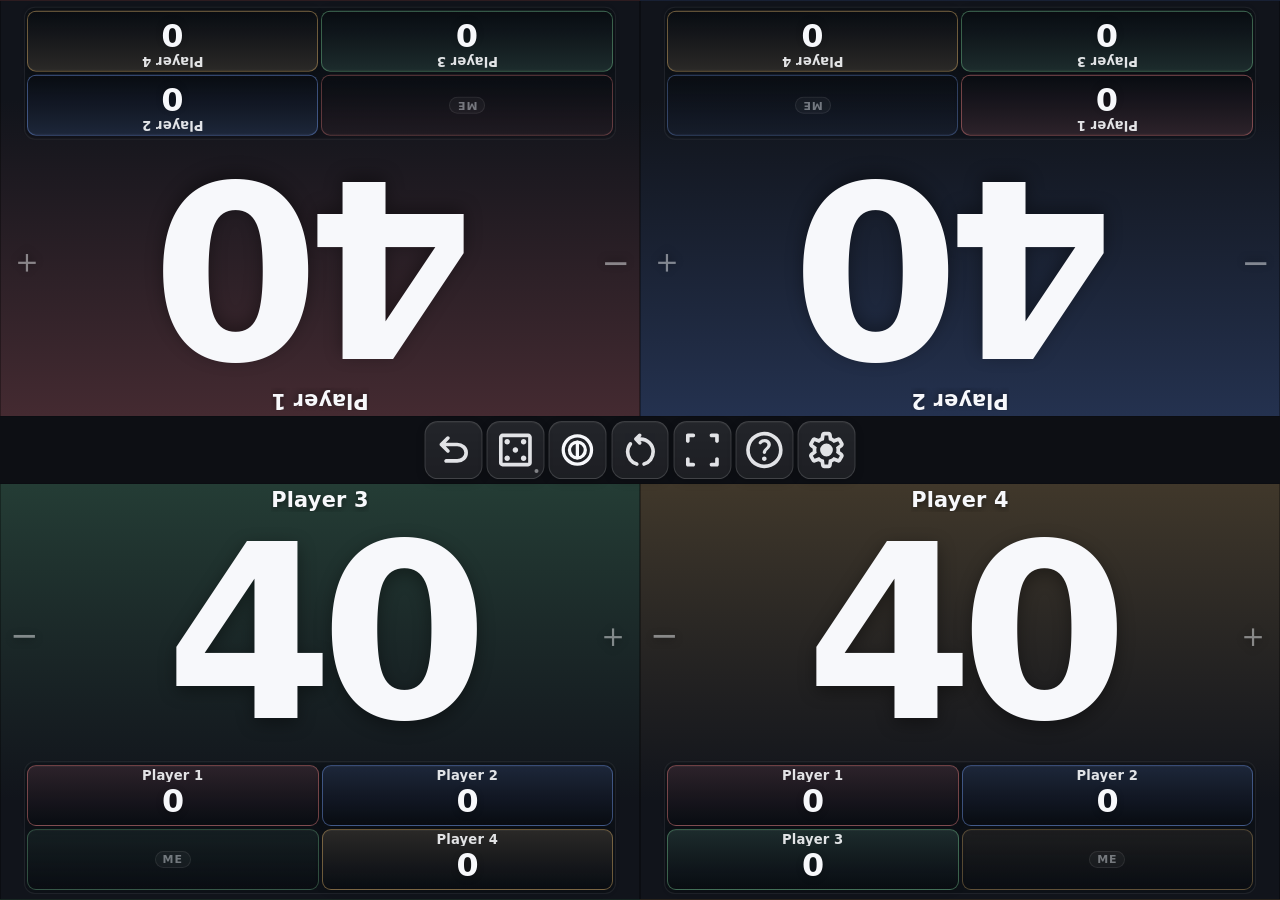
==== index.html @ 03d430d8 "Bust cache for inset life controls" ====
<!doctype html>
<html lang="ja">
<head>
  <meta charset="utf-8">
  <meta name="viewport" content="width=device-width,initial-scale=1,viewport-fit=cover,user-scalable=no">
  <meta name="theme-color" content="#0d0f14">
  <meta name="apple-mobile-web-app-capable" content="yes">
  <meta name="apple-mobile-web-app-status-bar-style" content="black-translucent">
  <meta name="apple-mobile-web-app-title" content="EDH Life">
  <meta name="mobile-web-app-capable" content="yes">
  <link rel="manifest" href="./manifest.webmanifest">
  <link rel="icon" href="./icon.svg" type="image/svg+xml">
  <link rel="apple-touch-icon" href="./icon.svg">
  <link rel="stylesheet" href="./styles.css?v=33">
  <link rel="stylesheet" href="./counters.css?v=34">
  <link rel="stylesheet" href="./v2.css?v=6">
  <title>EDH Life Counter</title>
</head>
<body>
  <div id="stage">
    <div id="app" class="c4"></div>

    <div id="tools">
      <button type="button" id="undo" title="Undo" aria-label="Undo">
        <svg class="mi" viewBox="0 -960 960 960" aria-hidden="true"><path d="M320-200q-17 0-28.5-11.5T280-240q0-17 11.5-28.5T320-280h244q63 0 109.5-40T720-420q0-60-46.5-100T564-560H312l76 76q11 11 11 28t-11 28q-11 11-28 11t-28-11L188-572q-6-6-8.5-13t-2.5-15q0-8 2.5-15t8.5-13l144-144q11-11 28-11t28 11q11 11 11 28t-11 28l-76 76h252q97 0 166.5 63T800-420q0 94-69.5 157T564-200H320Z"/></svg>
      </button>

      <div class="dw">
        <button type="button" id="dice" title="ダイス" aria-label="ダイス">
          <svg class="mi" viewBox="0 -960 960 960" aria-hidden="true"><path d="M300-240q25 0 42.5-17.5T360-300q0-25-17.5-42.5T300-360q-25 0-42.5 17.5T240-300q0 25 17.5 42.5T300-240Zm0-360q25 0 42.5-17.5T360-660q0-25-17.5-42.5T300-720q-25 0-42.5 17.5T240-660q0 25 17.5 42.5T300-600Zm180 180q25 0 42.5-17.5T540-480q0-25-17.5-42.5T480-540q-25 0-42.5 17.5T420-480q0 25 17.5 42.5T480-420Zm180 180q25 0 42.5-17.5T720-300q0-25-17.5-42.5T660-360q-25 0-42.5 17.5T600-300q0 25 17.5 42.5T660-240Zm0-360q25 0 42.5-17.5T720-660q0-25-17.5-42.5T660-720q-25 0-42.5 17.5T600-660q0 25 17.5 42.5T660-600ZM200-120q-33 0-56.5-23.5T120-200v-560q0-33 23.5-56.5T200-840h560q33 0 56.5 23.5T840-760v560q0 33-23.5 56.5T760-120H200Zm0-80h560v-560H200v560Z"/></svg>
        </button>
        <div id="dm" class="dm">
          <button type="button" id="one">1個</button>
          <button type="button" id="all">全員</button>
        </div>
      </div>

      <button type="button" id="quickReset" title="長押しで全リセット" aria-label="長押しで全リセット">
        <svg class="mi" viewBox="0 -960 960 960" aria-hidden="true"><path d="M393-132q-103-29-168-113.5T160-440q0-57 19-108.5t54-94.5q11-12 27-12.5t29 12.5q11 11 11.5 27T290-586q-24 31-37 68t-13 78q0 81 47.5 144.5T410-209q13 4 21.5 15t8.5 24q0 20-14 31.5t-33 6.5Zm174 0q-19 5-33-7t-14-32q0-12 8.5-23t21.5-15q75-24 122.5-87T720-440q0-100-70-170t-170-70h-3l16 16q11 11 11 28t-11 28q-11 11-28 11t-28-11l-84-84q-6-6-8.5-13t-2.5-15q0-8 2.5-15t8.5-13l84-84q11-11 28-11t28 11q11 11 11 28t-11 28l-16 16h3q134 0 227 93t93 227q0 109-65 194T567-132Z"/></svg>
      </button>

      <button type="button" id="fs" title="フルスクリーン" aria-label="フルスクリーン">
        <svg class="mi fs-enter" viewBox="0 -960 960 960" aria-hidden="true"><path d="M200-200h80q17 0 28.5 11.5T320-160q0 17-11.5 28.5T280-120H160q-17 0-28.5-11.5T120-160v-120q0-17 11.5-28.5T160-320q17 0 28.5 11.5T200-280v80Zm560 0v-80q0-17 11.5-28.5T800-320q17 0 28.5 11.5T840-280v120q0 17-11.5 28.5T800-120H680q-17 0-28.5-11.5T640-160q0-17 11.5-28.5T680-200h80ZM200-760v80q0 17-11.5 28.5T160-640q-17 0-28.5-11.5T120-680v-120q0-17 11.5-28.5T160-840h120q17 0 28.5 11.5T320-800q0 17-11.5 28.5T280-760h-80Zm560 0h-80q-17 0-28.5-11.5T640-800q0-17 11.5-28.5T680-840h120q17 0 28.5 11.5T840-800v120q0 17-11.5 28.5T800-640q-17 0-28.5-11.5T760-680v-80Z"/></svg>
        <svg class="mi fs-exit" viewBox="0 -960 960 960" aria-hidden="true"><path d="M240-240h-80q-17 0-28.5-11.5T120-280q0-17 11.5-28.5T160-320h120q17 0 28.5 11.5T320-280v120q0 17-11.5 28.5T280-120q-17 0-28.5-11.5T240-160v-80Zm480 0v80q0 17-11.5 28.5T680-120q-17 0-28.5-11.5T640-160v-120q0-17 11.5-28.5T680-320h120q17 0 28.5 11.5T840-280q0 17-11.5 28.5T800-240h-80ZM240-720v-80q0-17 11.5-28.5T280-840q17 0 28.5 11.5T320-800v120q0 17-11.5 28.5T280-640H160q-17 0-28.5-11.5T120-680q0-17 11.5-28.5T160-720h80Zm480 0h80q17 0 28.5 11.5T840-680q0 17-11.5 28.5T800-640H680q-17 0-28.5-11.5T640-680v-120q0-17 11.5-28.5T680-840q17 0 28.5 11.5T720-800v80Z"/></svg>
      </button>

      <button type="button" id="set" title="設定" aria-label="設定">
        <svg class="mi" viewBox="0 -960 960 960" aria-hidden="true"><path d="M433-80q-27 0-46.5-18T363-142l-9-66q-13-5-24.5-12T307-235l-62 26q-25 11-50 2t-39-32l-47-82q-14-23-8-49t27-43l53-40q-1-7-1-13.5v-27q0-6.5 1-13.5l-53-40q-21-17-27-43t8-49l47-82q14-23 39-32t50 2l62 26q11-8 23-15t24-12l9-66q4-26 23.5-44t46.5-18h94q27 0 46.5 18t23.5 44l9 66q13 5 24.5 12t22.5 15l62-26q25-11 50-2t39 32l47 82q14 23 8 49t-27 43l-53 40q1 7 1 13.5v27q0 6.5-2 13.5l53 40q21 17 27 43t-8 49l-48 82q-14 23-39 32t-50-2l-60-26q-11 8-23 15t-24 12l-9 66q-4 26-23.5 44T527-80h-94Zm7-80h79l14-106q31-8 57.5-23.5T639-327l99 41 39-68-86-65q5-14 7-29.5t2-31.5q0-16-2-31.5t-7-29.5l86-65-39-68-99 42q-22-23-48.5-38.5T533-694l-13-106h-79l-14 106q-31 8-57.5 23.5T321-633l-99-41-39 68 86 64q-5 15-7 30t-2 32q0 16 2 31t7 30l-86 65 39 68 99-42q22 23 48.5 38.5T427-266l13 106Zm42-180q58 0 99-41t41-99q0-58-41-99t-99-41q-59 0-99.5 41T342-480q0 58 40.5 99t99.5 41Z"/></svg>
      </button>
    </div>

    <div id="dl" class="diceLayer"></div>

    <div id="counters" class="ov">
      <div class="modal counterPanel" role="dialog" aria-modal="true" aria-labelledby="counterTitle">
        <h2 id="counterTitle">特殊カウンター</h2>
        <div id="counterPlayer" class="counterPlayer"></div>
        <div class="counterGrid">
          <div class="specialCounterCard poison">
            <div class="specialCounterLabel">
              <svg class="counterIcon" viewBox="0 -960 960 960" aria-hidden="true"><path d="M240-80v-170q-39-17-68.5-45.5t-50-64.5q-20.5-36-31-77T80-520q0-158 112-259t288-101q176 0 288 101t112 259q0 42-10.5 83t-31 77q-20.5 36-50 64.5T720-250v170H240Zm80-80h40v-80h80v80h80v-80h80v80h40v-142q38-9 67.5-30t50-50q20.5-29 31.5-64t11-74q0-125-88.5-202.5T480-800q-143 0-231.5 77.5T160-520q0 39 11 74t31.5 64q20.5 29 50.5 50t67 30v142Zm100-200h120l-60-120-60 120Zm-80-80q33 0 56.5-23.5T420-520q0-33-23.5-56.5T340-600q-33 0-56.5 23.5T260-520q0 33 23.5 56.5T340-440Zm280 0q33 0 56.5-23.5T700-520q0-33-23.5-56.5T620-600q-33 0-56.5 23.5T540-520q0 33 23.5 56.5T620-440Z"/></svg>
              毒
            </div>
            <div class="specialCounterControls">
              <button type="button" data-counter-minus="poison" aria-label="毒カウンターを1減らす">−1</button>
              <input id="poisonInput" class="counterInput" type="number" min="0" step="1" inputmode="numeric" aria-label="毒カウンター">
              <button type="button" data-counter-plus="poison" aria-label="毒カウンターを1増やす">＋1</button>
            </div>
            <div class="counterHint">10個で敗北</div>
          </div>

          <div class="specialCounterCard experience">
            <div class="specialCounterLabel">
              <svg class="counterIcon" viewBox="0 -960 960 960" aria-hidden="true"><path d="m480-174-74 56q-12 9-24 .5t-7-22.5l29-92-73-52q-12-8-7-22t19-14h89l28-92-142-84q-18-11-28-29t-10-41v-234q0-33 23.5-56.5T360-880h240q33 0 56.5 23.5T680-800v234q0 23-10 41t-28 29l-142 84 28 92h89q14 0 19 14t-7 22l-73 52 29 92q5 14-7 22.5t-24-.5l-74-56ZM360-800v234l80 48v-282h-80Zm240 0h-80v282l80-48v-234Z"/></svg>
              経験
            </div>
            <div class="specialCounterControls">
              <button type="button" data-counter-minus="experience" aria-label="経験カウンターを1減らす">−1</button>
              <input id="experienceInput" class="counterInput" type="number" min="0" step="1" inputmode="numeric" aria-label="経験カウンター">
              <button type="button" data-counter-plus="experience" aria-label="経験カウンターを1増やす">＋1</button>
            </div>
            <div class="counterHint">プレイヤーに蓄積</div>
          </div>

          <div class="specialCounterCard speed">
            <div class="specialCounterLabel">
              <svg class="counterIcon" viewBox="0 -960 960 960" aria-hidden="true"><path d="M418-340q24 24 62 23.5t56-27.5l169-253q9-14-2.5-25.5T677-625L424-456q-27 18-28.5 55t22.5 61Zm62-460q36 0 71 6t68 19q16 6 34 22.5t10 31.5q-8 15-36 20t-45-1q-25-9-50.5-13.5T480-720q-133 0-226.5 93.5T160-400q0 42 11.5 83t32.5 77h552q23-38 33.5-79t10.5-85q0-26-4.5-51T782-504q-6-17-2-33t18-27q13-10 28.5-6t21.5 18q15 35 23 71.5t9 74.5q1 57-13 109t-41 99q-11 18-30 28t-40 10H204q-21 0-40-10t-30-28q-26-45-40-95.5T80-400q0-83 31.5-155.5t86-127Q252-737 325-768.5T480-800Z"/></svg>
              速度
            </div>
            <div class="specialCounterControls">
              <button type="button" data-counter-minus="speed" aria-label="速度を1減らす">−1</button>
              <input id="speedInput" class="counterInput" type="number" min="0" max="4" step="1" inputmode="numeric" aria-label="速度">
              <button type="button" data-counter-plus="speed" aria-label="速度を1増やす">＋1</button>
            </div>
            <div class="counterHint">最大4</div>
          </div>
        </div>
        <div class="acts"><button type="button" id="counterClose">閉じる</button></div>
      </div>
    </div>

    <div id="settings" class="ov">
      <div class="modal">
        <h2>ゲーム設定</h2>
        <div class="row">
          <b>人数</b>
          <div>
            <button type="button" data-count="2">2人</button>
            <button type="button" data-count="3">3人</button>
            <button type="button" data-count="4">4人</button>
          </div>
        </div>
        <div id="ps"></div>
        <div class="row">
          <b>ゲーム</b>
          <div><button type="button" id="reset">全リセット</button></div>
        </div>
        <div class="acts"><button type="button" id="close">閉じる</button></div>
      </div>
    </div>
  </div>

  <script src="./layout.js?v=30"></script>
  <script src="./app.js?v=34"></script>
  <script src="./edh-features.js?v=2"></script>
  <script src="./multitouch.js?v=6"></script>
  <script src="./dice-extra.js?v=1"></script>
  <script src="./v2-layout.js?v=2"></script>
</body>
</html>
---- styles.css ----
:root{
  --bg:#0d0f14;
  --line:#ffffff22;
  --txt:#f7f8fb;
  --mut:#aab2c2;
  --danger:#ff656d;
  --warn:#ffcc66;

  --board-w:844px;
  --board-h:390px;
  --board-scale:1;
  --board-rot:0deg;
  --board-left:50%;
  --board-top:50%;
  --gutter-start:8px;
  --gutter-end:52px;

  --ui-scale:1;
  --control-scale:1;
  --life-size:96px;
  --tool-scale:1;
  --tool-size:42px;
}

*{box-sizing:border-box}

html,body{
  width:100%;
  height:100%;
  margin:0;
  overflow:hidden;
  overscroll-behavior:none;
  background:var(--bg);
  color:var(--txt);
  font-family:system-ui,-apple-system,"Segoe UI",sans-serif;
  -webkit-user-select:none;
  user-select:none;
  -webkit-touch-callout:none;
}

button,input{font:inherit}
button{color:inherit;touch-action:manipulation}
.mi{display:block;width:100%;height:100%;fill:currentColor;pointer-events:none}

/* One logical board. Portrait rotates this finished board as one object. */
#stage{
  position:fixed;
  left:var(--board-left);
  top:var(--board-top);
  width:var(--board-w);
  height:var(--board-h);
  transform:translate(-50%,-50%) rotate(var(--board-rot)) scale(var(--board-scale));
  transform-origin:center;
  overflow:hidden;
  background:var(--bg);
}

/* Gameplay occupies the area between the device/chrome gutter and tool rail. */
#app{
  position:absolute;
  inset:0 var(--gutter-end) 0 var(--gutter-start);
  display:grid;
  background:var(--bg);
}

#app.c4,
#app.c3{
  grid-template-columns:minmax(0,1fr) minmax(0,1fr);
  grid-template-rows:minmax(0,1fr) minmax(0,1fr);
}
#app.c3 .p:nth-child(1){grid-column:1/3}
#app.c2{
  grid-template-columns:minmax(0,1fr);
  grid-template-rows:minmax(0,1fr) minmax(0,1fr);
}

.p{
  --pc:#666;
  position:relative;
  min-width:0;
  min-height:0;
  overflow:hidden;
  border:1px solid #0006;
  background:linear-gradient(180deg,color-mix(in srgb,var(--pc) 24%,#171b24),#11141b 76%);
}
.p.hide{display:none}

/* Top-side players face the opposite edge. Their gradient is reversed too. */
#app.c4 .p:nth-child(1),
#app.c4 .p:nth-child(2),
#app.c3 .p:nth-child(1),
#app.c2 .p:nth-child(1){
  background:linear-gradient(0deg,color-mix(in srgb,var(--pc) 24%,#171b24),#11141b 76%);
}

.pc{
  position:relative;
  width:100%;
  height:100%;
  display:flex;
  flex-direction:column;
  align-items:center;
  justify-content:center;
  gap:calc(4px * var(--ui-scale));
  padding:calc(6px * var(--ui-scale)) calc(8px * var(--ui-scale));
  transform-origin:center;
  overflow:hidden;
}
.pc>*{flex-shrink:0}

#app.c4 .p:nth-child(1) .pc,
#app.c4 .p:nth-child(2) .pc,
#app.c3 .p:nth-child(1) .pc,
#app.c2 .p:nth-child(1) .pc{
  transform:rotate(180deg);
}

.name{
  max-width:82%;
  overflow:hidden;
  text-overflow:ellipsis;
  white-space:nowrap;
  font-size:calc(16px * var(--ui-scale));
  font-weight:900;
  line-height:1;
  transform:translateY(calc(16px * var(--ui-scale)));
}

.lifeRow{
  width:96%;
  display:grid;
  grid-template-columns:
    calc(44px * var(--control-scale))
    calc(56px * var(--control-scale))
    minmax(0,1fr)
    calc(56px * var(--control-scale))
    calc(44px * var(--control-scale));
  align-items:center;
  gap:calc(5px * var(--control-scale));
  overflow:hidden;
}

.life{
  position:relative;
  isolation:isolate;
  width:100%;
  min-width:0;
  max-width:100%;
  padding:0;
  overflow:hidden;
  white-space:nowrap;
  text-align:center;
  border:0;
  border-radius:0;
  background:transparent;
  font-size:var(--life-size);
  font-weight:950;
  line-height:1;
  letter-spacing:-.06em;
  font-variant-numeric:tabular-nums;
  font-feature-settings:"tnum" 1;
  text-shadow:0 6px 18px #0006;
  transition:none;
}

.delta,.quick5{
  height:calc(70px * var(--control-scale));
  padding:0;
  display:grid;
  place-items:center;
  border:1px solid var(--line);
  border-radius:calc(18px * var(--control-scale));
  background:#ffffff12;
  font-weight:950;
}
.delta .mi{
  width:calc(38px * var(--control-scale));
  height:calc(38px * var(--control-scale));
}
.quick5{
  background:#07090d8c;
  font-size:calc(22px * var(--control-scale));
}
.delta:active,.quick5:active,.cmd button:active{background:#ffffff20}

.cmd{
  width:95%;
  padding:calc(4px * var(--ui-scale));
  border:1px solid var(--line);
  border-radius:calc(12px * var(--ui-scale));
  background:#07090d6b;
}
.cg{
  display:grid;
  grid-template-columns:repeat(3,minmax(0,1fr));
  gap:calc(4px * var(--ui-scale));
}
.cc{
  --c:#888;
  min-width:0;
  padding:calc(3px * var(--ui-scale));
  text-align:center;
  border:1px solid color-mix(in srgb,var(--c) 48%,#ffffff22);
  border-radius:calc(9px * var(--ui-scale));
  background:linear-gradient(180deg,color-mix(in srgb,var(--c) 13%,#141821),#10131a);
}
.cw{
  overflow:hidden;
  text-overflow:ellipsis;
  white-space:nowrap;
  font-size:calc(9px * var(--ui-scale));
  font-weight:900;
  line-height:1;
}
.cv{
  margin:calc(2px * var(--ui-scale)) 0 calc(3px * var(--ui-scale));
  font-size:calc(22px * var(--ui-scale));
  font-weight:950;
  font-variant-numeric:tabular-nums;
  line-height:1;
}
.cc.hot .cv{color:var(--danger)}
.cb{
  display:grid;
  grid-template-columns:1fr 1fr;
  gap:calc(3px * var(--ui-scale));
}
.cb button{
  min-height:calc(26px * var(--ui-scale));
  padding:0 calc(3px * var(--ui-scale));
  border:1px solid var(--line);
  border-radius:calc(7px * var(--ui-scale));
  background:#ffffff12;
  font-size:calc(13px * var(--ui-scale));
  font-weight:900;
}

.dead{
  position:absolute;
  left:8px;
  bottom:5px;
  z-index:9;
  color:var(--danger);
  font-size:10px;
  font-weight:900;
}

/* Defeat state remains editable but clearly de-emphasised. */
.p.defeated .pc>*:not(.dead){
  opacity:.48;
  filter:saturate(.45) brightness(.82);
}
.p.defeated .pc::after{
  content:"DEFEATED";
  position:absolute;
  inset:0;
  z-index:8;
  display:grid;
  place-items:center;
  pointer-events:none;
  background:rgba(4,6,9,.24);
  color:var(--danger);
  font-size:34px;
  font-weight:950;
  letter-spacing:.12em;
  text-shadow:0 0 12px rgba(255,101,109,.35),0 3px 14px rgba(0,0,0,.78);
}
.p.life-defeat .dead{display:none}

/* Long-press feedback for direct life input. */
@property --hold-angle{
  syntax:"<angle>";
  inherits:false;
  initial-value:0deg;
}
.life.holding::after{
  content:"";
  position:absolute;
  inset:5px 8px;
  z-index:2;
  padding:3px;
  pointer-events:none;
  border-radius:18px;
  background:conic-gradient(from -90deg,var(--warn) var(--hold-angle),rgba(255,255,255,.16) 0deg);
  -webkit-mask:linear-gradient(#000 0 0) content-box,linear-gradient(#000 0 0);
  -webkit-mask-composite:xor;
  mask-composite:exclude;
  filter:drop-shadow(0 0 5px rgba(255,204,102,.45));
  animation:life-hold-progress 600ms linear forwards;
}
.life.holding{
  text-shadow:0 0 14px rgba(255,204,102,.35),0 6px 18px #0006;
}
@keyframes life-hold-progress{
  from{--hold-angle:0deg}
  to{--hold-angle:360deg}
}

/* Utility rail. */
#tools{
  position:absolute;
  right:calc((var(--gutter-end) - var(--tool-size)) / 2);
  top:50%;
  z-index:20;
  display:flex;
  flex-direction:column;
  gap:calc(4px * var(--tool-scale));
  transform:translateY(-50%);
}
#tools>button,.dw>button{
  width:var(--tool-size);
  height:var(--tool-size);
  padding:calc(10px * var(--tool-scale));
  display:grid;
  place-items:center;
  border:1px solid var(--line);
  border-radius:calc(12px * var(--tool-scale));
  background:#111620ed;
  box-shadow:0 5px 16px #0005;
}
.dw{position:relative}
.dm{
  position:absolute;
  right:calc(var(--tool-size) + 6px);
  top:50%;
  display:none;
  gap:6px;
  padding:6px;
  transform:translateY(-50%);
  border:1px solid var(--line);
  border-radius:12px;
  background:#111620f2;
}
.dm.show{display:flex}
.dm button{
  min-width:calc(58px * var(--tool-scale));
  height:calc(38px * var(--tool-scale));
  border:1px solid var(--line);
  border-radius:10px;
  background:#202633;
  font-size:calc(14px * var(--tool-scale));
  font-weight:900;
}
.fs-exit{display:none}
#fs.active .fs-enter{display:none}
#fs.active .fs-exit{display:block}

/* Dice use the board coordinate system. */
.diceLayer{
  position:absolute;
  inset:0 var(--gutter-end) 0 var(--gutter-start);
  z-index:30;
  pointer-events:none;
}
.die{
  position:absolute;
  left:50%;
  top:50%;
  width:108px;
  height:108px;
  display:flex;
  align-items:center;
  justify-content:center;
  transform:translate(-50%,-50%);
  border:3px solid #ffffffc7;
  border-radius:22px;
  background:linear-gradient(145deg,#fff,#d8dde6);
  box-shadow:0 18px 42px #0007;
  animation:roll .8s cubic-bezier(.18,.78,.26,1.18);
}
.die.player{width:94px;height:94px}
.face{
  width:72%;
  height:72%;
  display:grid;
  grid-template:repeat(3,1fr)/repeat(3,1fr);
  align-items:center;
  justify-items:center;
}
.pip{
  width:16px;
  height:16px;
  border-radius:50%;
  background:#11151c;
  opacity:0;
}
.die.player .pip{width:14px;height:14px}
.face[data-v="1"] .p5,
.face[data-v="2"] .p1,.face[data-v="2"] .p9,
.face[data-v="3"] .p1,.face[data-v="3"] .p5,.face[data-v="3"] .p9,
.face[data-v="4"] .p1,.face[data-v="4"] .p3,.face[data-v="4"] .p7,.face[data-v="4"] .p9,
.face[data-v="5"] .p1,.face[data-v="5"] .p3,.face[data-v="5"] .p5,.face[data-v="5"] .p7,.face[data-v="5"] .p9,
.face[data-v="6"] .p1,.face[data-v="6"] .p3,.face[data-v="6"] .p4,.face[data-v="6"] .p6,.face[data-v="6"] .p7,.face[data-v="6"] .p9{opacity:1}
.face[data-v="1"] .p5{background:#d32f2f}
.rolling .face{animation:jitter .12s steps(2,end) infinite}
@keyframes jitter{50%{transform:translate(2px,-1px) rotate(2deg)}}
@keyframes roll{
  0%{opacity:0;transform:translate(-50%,-50%) translate(var(--x0,-80px),var(--y0,-45px)) rotate(-300deg) scale(.6,.82)}
  25%{opacity:1;transform:translate(-50%,-50%) translate(var(--x1,55px),var(--y1,-25px)) rotate(-80deg) scale(1.08,.94)}
  50%{transform:translate(-50%,-50%) translate(var(--x2,-30px),var(--y2,12px)) rotate(130deg) scale(.93,1.06)}
  75%{transform:translate(-50%,-50%) translate(var(--x3,16px),var(--y3,-6px)) rotate(280deg) scale(1.04,.97)}
  100%{transform:translate(-50%,-50%) rotate(360deg) scale(1)}
}

/* Settings overlay rotates together with the board. */
.ov{
  position:absolute;
  inset:0;
  z-index:40;
  display:none;
  align-items:center;
  justify-content:center;
  padding:16px;
  background:#040609d1;
  backdrop-filter:blur(8px);
}
.ov.show{display:flex}
.modal{
  width:min(620px,94%);
  max-height:92%;
  overflow:auto;
  padding:16px;
  border:1px solid var(--line);
  border-radius:22px;
  background:#151923;
  font-size:16px;
}
.modal h2{margin:0 0 10px;font-size:24px}
.row{
  display:grid;
  grid-template-columns:minmax(90px,120px) 1fr;
  gap:10px;
  align-items:center;
  padding:8px 0;
  border-bottom:1px solid #ffffff12;
}
.row input[type=text]{
  width:100%;
  padding:8px;
  border:1px solid var(--line);
  border-radius:8px;
  background:#0f131a;
  color:var(--txt);
  -webkit-user-select:text;
  user-select:text;
}
.row input[type=color]{width:50px;height:34px;border:0;background:transparent}
.modal button{
  min-height:40px;
  padding:6px 10px;
  border:1px solid var(--line);
  border-radius:9px;
  background:#202633;
  font-weight:900;
}
.acts{display:flex;justify-content:flex-end;gap:8px;margin-top:10px}

@media(display-mode:standalone){#fs{display:none}}
---- counters.css ----
/* Special counters + long-press feedback. Loaded after styles.css. */

:root{
  --poison:#9ee66f;
  --experience:#f4ca64;
  --speed:#7fc8ff;
}

/* The progress ring follows the visible life digits, including on rotated iPhone layouts. */
.life.holding::after{display:none!important}
.life{
  display:grid;
  place-items:center;
}
.lifeValue{
  position:relative;
  display:block;
  width:max-content;
  margin:auto;
  padding:0 8px;
  line-height:1;
}
.life.holding .lifeValue::after{
  content:"";
  position:absolute;
  inset:14% -4px 3%;
  z-index:2;
  padding:3px;
  pointer-events:none;
  border-radius:15px;
  background:conic-gradient(from -90deg,var(--warn) var(--hold-angle),rgba(255,255,255,.16) 0deg);
  -webkit-mask:linear-gradient(#000 0 0) content-box,linear-gradient(#000 0 0);
  -webkit-mask-composite:xor;
  mask-composite:exclude;
  filter:drop-shadow(0 0 5px rgba(255,204,102,.45));
  animation:life-hold-progress 300ms linear forwards;
}

/* Active special counters stay out of the life number and remain readable on phones. */
.counterBadges{
  position:absolute;
  top:calc(7px * var(--ui-scale));
  right:calc(8px * var(--ui-scale));
  z-index:5;
  display:flex;
  gap:4px;
  pointer-events:none;
}
.counterBadge{
  min-width:25px;
  height:24px;
  padding:2px 5px;
  display:inline-flex;
  align-items:center;
  justify-content:center;
  gap:3px;
  border:1px solid #ffffff28;
  border-radius:999px;
  background:#071008d8;
  font-size:15px;
  font-weight:950;
  line-height:1;
  font-variant-numeric:tabular-nums;
  text-shadow:none;
  box-shadow:0 2px 7px #0006;
}
.counterIcon{width:15px;height:15px;fill:currentColor;flex:0 0 auto}
.counterBadge.poison{color:var(--poison);border-color:color-mix(in srgb,var(--poison) 42%,transparent)}
.counterBadge.poison.hot{color:var(--warn);border-color:color-mix(in srgb,var(--warn) 48%,transparent)}
.counterBadge.experience{color:var(--experience);border-color:color-mix(in srgb,var(--experience) 42%,transparent)}
.counterBadge.speed{color:var(--speed);border-color:color-mix(in srgb,var(--speed) 42%,transparent)}

/* Defeat reason sits directly under the central DEFEATED label. */
.dead{
  left:50%!important;
  right:auto!important;
  top:calc(50% + 26px)!important;
  bottom:auto!important;
  transform:translateX(-50%);
  min-width:max-content;
  text-align:center;
  font-size:11px!important;
  letter-spacing:.04em;
  color:var(--danger)!important;
  text-shadow:0 2px 8px #000b;
}
.p.life-defeat .dead{display:block!important}

.counterPanel{
  width:min(680px,92%);
  padding:14px 16px;
}
.counterPanel h2{text-align:center;margin:0 0 2px}
.counterPlayer{
  margin-bottom:10px;
  text-align:center;
  color:var(--mut);
  font-size:14px;
  font-weight:800;
}
.counterGrid{
  display:grid;
  grid-template-columns:repeat(3,minmax(0,1fr));
  gap:10px;
}
.specialCounterCard{
  min-width:0;
  padding:10px;
  border:1px solid var(--line);
  border-radius:14px;
  background:#0d1118;
}
.specialCounterLabel{
  min-height:24px;
  margin-bottom:8px;
  display:flex;
  align-items:center;
  justify-content:center;
  gap:6px;
  text-align:center;
  font-size:15px;
  font-weight:950;
}
.specialCounterLabel .counterIcon{width:18px;height:18px}
.specialCounterCard.poison .specialCounterLabel{color:var(--poison)}
.specialCounterCard.experience .specialCounterLabel{color:var(--experience)}
.specialCounterCard.speed .specialCounterLabel{color:var(--speed)}
.specialCounterControls{
  display:grid;
  grid-template-columns:46px minmax(52px,1fr) 46px;
  gap:6px;
  align-items:center;
}
.specialCounterControls button{
  min-height:46px;
  padding:0;
  font-size:20px;
}
.counterInput{
  width:100%;
  height:46px;
  padding:0 4px;
  border:1px solid var(--line);
  border-radius:10px;
  outline:none;
  background:#090c11;
  text-align:center;
  font-size:25px;
  font-weight:950;
  font-variant-numeric:tabular-nums;
  -moz-appearance:textfield;
  pointer-events:none;
  -webkit-user-select:none;
  user-select:none;
  caret-color:transparent;
}
.counterInput::-webkit-inner-spin-button,
.counterInput::-webkit-outer-spin-button{-webkit-appearance:none;margin:0}
#poisonInput{color:var(--poison)}
#experienceInput{color:var(--experience)}
#speedInput{color:var(--speed)}
.counterHint{
  min-height:14px;
  margin-top:6px;
  text-align:center;
  color:var(--mut);
  font-size:11px;
  font-weight:700;
}
.counterPanel .acts{margin-top:10px}
.counter-flipped .counterPanel{transform:rotate(180deg)}

/* The toolbar reset is intentionally hold-only and remains longer to avoid accidents. */
#quickReset{
  position:relative;
  overflow:hidden;
}
#quickReset.holding{
  color:var(--warn);
}
#quickReset.holding::after{
  content:"";
  position:absolute;
  inset:3px;
  z-index:3;
  padding:2px;
  pointer-events:none;
  border-radius:calc(10px * var(--tool-scale));
  background:conic-gradient(from -90deg,var(--warn) var(--hold-angle),rgba(255,255,255,.14) 0deg);
  -webkit-mask:linear-gradient(#000 0 0) content-box,linear-gradient(#000 0 0);
  -webkit-mask-composite:xor;
  mask-composite:exclude;
  animation:quick-reset-progress 850ms linear forwards;
}
@keyframes quick-reset-progress{
  from{--hold-angle:0deg}
  to{--hold-angle:360deg}
}

/* Apple-inspired interaction polish: hierarchy, direct feedback and restrained material. */
html,body{
  font-family:-apple-system,BlinkMacSystemFont,"SF Pro Text",system-ui,"Segoe UI",sans-serif;
  font-optical-sizing:auto;
}
button{
  -webkit-tap-highlight-color:transparent;
}

/* Make the life total the strongest typographic voice without crushing the digits together. */
.life{
  font-weight:900;
  letter-spacing:-.042em;
}
.name{
  font-weight:800;
  letter-spacing:-.01em;
}
.cw{font-weight:750;letter-spacing:.01em}
.cv{font-weight:850;letter-spacing:-.025em}
.cb button,.delta,.quick5{font-weight:800}

/* Immediate physical response. Keep it subtle because these controls are tapped repeatedly. */
.delta,.quick5,.cb button,#tools>button,.dw>button,.dm button,.modal button,.specialCounterControls button{
  transform:scale(1);
  transform-origin:center;
  transition:transform 105ms ease-out,background-color 140ms ease-out,border-color 140ms ease-out,box-shadow 160ms ease-out,opacity 140ms ease-out;
}
.delta:active,.quick5:active,.cb button:active,#tools>button:active,.dw>button:active,.dm button:active,.modal button:active,.specialCounterControls button:active{
  transform:scale(.955);
}
.lifeValue{
  transform:scale(1);
  transition:transform 105ms ease-out,text-shadow 140ms ease-out;
}
.life:active .lifeValue{transform:scale(.985)}

/* Gameplay controls stay quiet until touched. */
.delta,.quick5{
  border-color:rgba(255,255,255,.12);
  background:rgba(255,255,255,.075);
  box-shadow:inset 0 1px 0 rgba(255,255,255,.055);
}
.quick5{background:rgba(5,8,12,.50)}
.delta:active,.quick5:active,.cmd button:active{
  background:rgba(255,255,255,.15);
}
.cmd{
  border-color:rgba(255,255,255,.10);
  background:rgba(4,7,11,.43);
  box-shadow:inset 0 1px 0 rgba(255,255,255,.035);
}
.cc{
  box-shadow:inset 0 1px 0 rgba(255,255,255,.04);
}
.cb button{
  border-color:rgba(255,255,255,.10);
  background:rgba(255,255,255,.07);
}

/* One floating utility material instead of five unrelated boxes. */
#tools{
  gap:2px;
  padding:4px 0;
  border:1px solid rgba(255,255,255,.13);
  border-radius:calc(16px * var(--tool-scale));
  background:rgba(18,22,31,.74);
  -webkit-backdrop-filter:blur(18px) saturate(155%);
  backdrop-filter:blur(18px) saturate(155%);
  box-shadow:0 10px 28px rgba(0,0,0,.32),inset 0 1px 0 rgba(255,255,255,.10);
}
#tools>button,.dw>button{
  border-color:transparent;
  border-radius:calc(10px * var(--tool-scale));
  background:transparent;
  box-shadow:none;
}
@media (hover:hover){
  #tools>button:hover,.dw>button:hover{background:rgba(255,255,255,.07)}
}
#tools>button:active,.dw>button:active{background:rgba(255,255,255,.14)}

/* Dice choices originate from the dice button and return to the same place. */
.dm{
  display:flex;
  visibility:hidden;
  opacity:0;
  pointer-events:none;
  transform:translateY(-50%) translateX(7px) scale(.94);
  transform-origin:right center;
  border-color:rgba(255,255,255,.14);
  background:rgba(18,22,31,.88);
  -webkit-backdrop-filter:blur(18px) saturate(150%);
  backdrop-filter:blur(18px) saturate(150%);
  box-shadow:0 12px 30px rgba(0,0,0,.34),inset 0 1px 0 rgba(255,255,255,.09);
  transition:opacity 150ms ease-out,transform 180ms cubic-bezier(.2,.75,.25,1),visibility 180ms;
}
.dm.show{
  visibility:visible;
  opacity:1;
  pointer-events:auto;
  transform:translateY(-50%) translateX(0) scale(1);
}
.dm button{
  border-color:rgba(255,255,255,.11);
  background:rgba(255,255,255,.075);
  font-weight:750;
}

/* Modal surfaces materialize instead of abruptly appearing. */
.ov{
  display:flex;
  visibility:hidden;
  opacity:0;
  pointer-events:none;
  background:rgba(3,5,8,.36);
  -webkit-backdrop-filter:blur(0) saturate(100%);
  backdrop-filter:blur(0) saturate(100%);
  transition:opacity 180ms ease-out,backdrop-filter 220ms ease-out,-webkit-backdrop-filter 220ms ease-out,visibility 220ms;
}
.ov.show{
  visibility:visible;
  opacity:1;
  pointer-events:auto;
  background:rgba(3,5,8,.64);
  -webkit-backdrop-filter:blur(11px) saturate(125%);
  backdrop-filter:blur(11px) saturate(125%);
}
.modal{
  border-color:rgba(255,255,255,.13);
  background:rgba(21,25,35,.97);
  box-shadow:0 22px 60px rgba(0,0,0,.42),inset 0 1px 0 rgba(255,255,255,.08);
  transform:translateY(5px) scale(.965);
  transform-origin:center;
  transition:transform 220ms cubic-bezier(.2,.78,.24,1),box-shadow 180ms ease-out;
}
.ov.show .modal{transform:translateY(0) scale(1)}
.counter-flipped .counterPanel{transform:rotate(180deg) translateY(5px) scale(.965)}
.counter-flipped.show .counterPanel{transform:rotate(180deg) translateY(0) scale(1)}
.modal h2{
  font-weight:800;
  letter-spacing:-.025em;
}
.modal button{
  border-color:rgba(255,255,255,.11);
  background:rgba(255,255,255,.075);
}
.specialCounterCard{
  border-color:rgba(255,255,255,.10);
  background:#0d1118;
  box-shadow:inset 0 1px 0 rgba(255,255,255,.045);
}
.specialCounterLabel{font-weight:800}
.counterInput{font-weight:850;letter-spacing:-.025em}
.counterBadge{font-weight:800}

/* A held action should look armed before it commits. */
#quickReset.holding{
  background:rgba(255,204,102,.10);
  box-shadow:inset 0 0 0 1px rgba(255,204,102,.18);
}
.life.holding .lifeValue{
  transform:scale(.985);
  text-shadow:0 0 14px rgba(255,204,102,.35),0 6px 18px #0006;
}

/* Respect platform accessibility preferences without removing useful state feedback. */
@media (prefers-reduced-motion:reduce){
  *,*::before,*::after{
    scroll-behavior:auto!important;
  }
  .delta,.quick5,.cb button,#tools>button,.dw>button,.dm,.dm button,.modal,.modal button,.specialCounterControls button,.lifeValue{
    transition-duration:0.01ms!important;
  }
  .die,.rolling .face{
    animation:none!important;
  }
  .ov,.ov.show{
    -webkit-backdrop-filter:none;
    backdrop-filter:none;
  }
}

@media (prefers-reduced-transparency:reduce){
  #tools,.dm,.modal{
    background:#171c26;
    -webkit-backdrop-filter:none;
    backdrop-filter:none;
  }
  .ov,.ov.show{
    background:rgba(3,5,8,.88);
    -webkit-backdrop-filter:none;
    backdrop-filter:none;
  }
}

@media (prefers-contrast:more){
  #tools,.dm,.modal,.specialCounterCard{
    border-color:rgba(255,255,255,.42);
  }
  .delta,.quick5,.cb button,.modal button,.dm button{
    border-color:rgba(255,255,255,.34);
  }
  .name,.cw,.counterHint,.counterPlayer{color:#fff}
}
---- v2.css ----
@import url('./boot-splash.css?v=1');
@import url('./v2-base.css?v=1');
@import url('./v2-compact.css?v=13');
@import url('./v2-utility.css?v=4');
@import url('./v2-responsive.css?v=4');
@import url('./v2-owner-status.css?v=5');
@import url('./v2-polish.css?v=2');
@import url('./v2-seatmap.css?v=2');
@import url('./v2-life-surface.css?v=4');
@import url('./v2-results.css?v=1');

/* Geometry contract
   1. viewport-sync.js owns --vh100 and --seat-edge-safe.
   2. The whole board is --vh100.
   3. The center utility band is fixed; everything else is split 1:1 vertically.
   4. Each half is split 1:1 horizontally for four players.
   5. Safe areas never change panel size. They only inset content inside each panel. */
:root{
  --vh100:100dvh;
  --viewport-visible-h:100dvh;
  --viewport-tail:0px;
  --player-panel-h:calc((var(--vh100) - var(--center-band-h,60px))/2);
  --player-panel-w:50vw;
  --seat-edge-safe:max(var(--safe-top),var(--safe-bottom));
}

html.layout-vertical-v2,
html.layout-vertical-v2 body{
  width:100%!important;
  height:var(--vh100)!important;
  min-height:var(--vh100)!important;
  margin:0!important;
  overflow:hidden!important;
}

html.layout-vertical-v2 #stage{
  position:absolute!important;
  top:0!important;
  right:0!important;
  bottom:auto!important;
  left:0!important;
  width:100%!important;
  height:var(--vh100)!important;
  min-height:var(--vh100)!important;
  overflow:hidden!important;
}

html.layout-vertical-v2 #app,
html.layout-vertical-v2 .diceLayer{
  position:absolute!important;
  inset:0!important;
  width:100%!important;
  height:100%!important;
}

html.layout-vertical-v2 #app,
html.layout-vertical-v2 #app.c2{
  grid-template-rows:minmax(0,1fr) var(--center-band-h) minmax(0,1fr)!important;
}

/* Four-player panel geometry is intentionally explicit. */
html.layout-vertical-v2 #app.c4{
  grid-template-columns:minmax(0,1fr) minmax(0,1fr)!important;
}
html.layout-vertical-v2 #app.c4 .p:nth-child(1){grid-column:1;grid-row:1}
html.layout-vertical-v2 #app.c4 .p:nth-child(2){grid-column:2;grid-row:1}
html.layout-vertical-v2 #app.c4 .p:nth-child(3){grid-column:1;grid-row:3}
html.layout-vertical-v2 #app.c4 .p:nth-child(4){grid-column:2;grid-row:3}

/* Content edge insets are mirrored. Because upper .pc elements are rotated 180deg,
   padding-bottom maps to the physical top edge there and to the physical bottom edge
   for lower players. All four outer panels remain exactly the same size. */
html.layout-vertical-v2 #app.c4 .p:nth-child(1) .pc,
html.layout-vertical-v2 #app.c4 .p:nth-child(2) .pc,
html.layout-vertical-v2 #app.c3 .p:nth-child(1) .pc,
html.layout-vertical-v2 #app.c2 .p:nth-child(1) .pc,
html.layout-vertical-v2 #app.c4 .p:nth-child(3) .pc,
html.layout-vertical-v2 #app.c4 .p:nth-child(4) .pc,
html.layout-vertical-v2 #app.c3 .p:nth-child(2) .pc,
html.layout-vertical-v2 #app.c3 .p:nth-child(3) .pc,
html.layout-vertical-v2 #app.c2 .p:nth-child(2) .pc{
  padding-bottom:calc(var(--panel-pad) + var(--seat-edge-safe))!important;
}

html.layout-vertical-v2 body::after,
html.layout-vertical-v2 #stage::after{
  content:none!important;
}

/* Player content uses most of its panel, with a deliberate horizontal inset. */
html.layout-vertical-v2 #app .pc{
  grid-template-columns:minmax(0,1fr)!important;
  justify-content:stretch!important;
  justify-items:stretch!important;
  padding-left:4px!important;
  padding-right:4px!important;
}
html.layout-vertical-v2 #app .pc>.lifeRow{
  width:100%!important;
  max-width:none!important;
  margin-left:auto!important;
  margin-right:auto!important;
  justify-self:center!important;
  align-self:stretch!important;
}
html.layout-vertical-v2 #app .pc>.cmd{
  width:94%!important;
  max-width:none!important;
  margin-left:auto!important;
  margin-right:auto!important;
  justify-self:center!important;
  align-self:stretch!important;
}
html.layout-vertical-v2 #app .pc>.cmd{
  padding-left:2px!important;
  padding-right:2px!important;
}
html.layout-vertical-v2 #app .pc>.cmd>.cg,
html.layout-vertical-v2 #app .pc>.cmd .cc{
  width:100%!important;
  max-width:none!important;
}

/* Defeat dimming covers the entire player panel. The word itself stays at 90%. */
html.layout-vertical-v2 #app .p.defeated .pc::before{
  content:"";
  position:absolute;
  inset:0!important;
  z-index:7;
  width:100%!important;
  height:100%!important;
  pointer-events:none;
  background:rgba(4,6,9,.24);
}
html.layout-vertical-v2 #app .p.defeated .pc::after{
  left:5%!important;
  right:auto!important;
  top:0!important;
  bottom:0!important;
  width:90%!important;
  max-width:90%!important;
  overflow:hidden!important;
  white-space:nowrap!important;
  text-align:center!important;
  font-size:clamp(24px,7.2vw,32px)!important;
  letter-spacing:.08em!important;
  background:transparent!important;
}
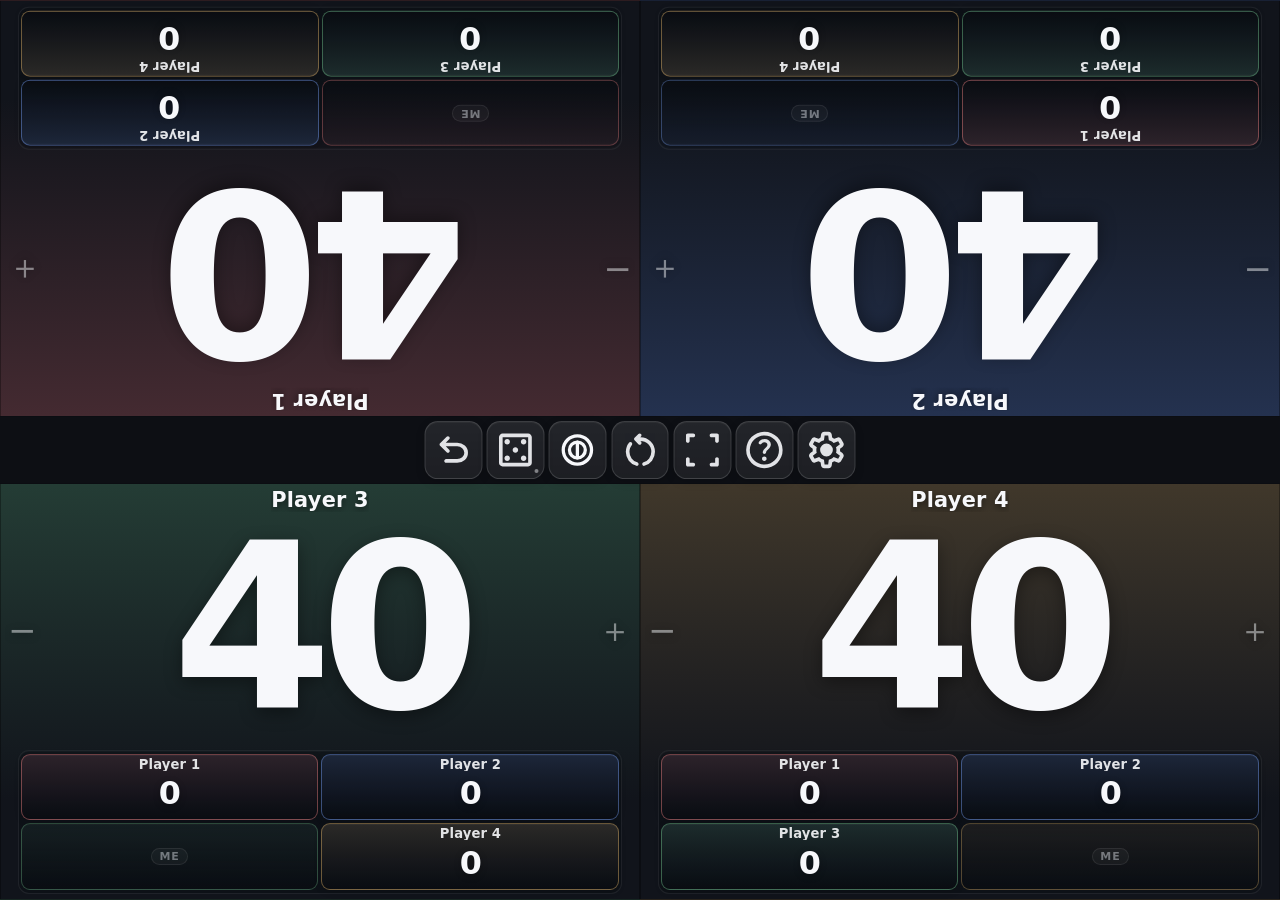
==== commit 03295139: "Bust cache for board spacing polish" ====
--- a/index.html
+++ b/index.html
@@ -13,7 +13,7 @@
   <link rel="apple-touch-icon" href="./icon.svg">
   <link rel="stylesheet" href="./styles.css?v=33">
   <link rel="stylesheet" href="./counters.css?v=34">
-  <link rel="stylesheet" href="./v2.css?v=6">
+  <link rel="stylesheet" href="./v2.css?v=7">
   <title>EDH Life Counter</title>
 </head>
 <body>
--- a/v2.css
+++ b/v2.css
@@ -6,7 +6,7 @@
 @import url('./v2-owner-status.css?v=5');
 @import url('./v2-polish.css?v=2');
 @import url('./v2-seatmap.css?v=2');
-@import url('./v2-life-surface.css?v=4');
+@import url('./v2-life-surface.css?v=5');
 @import url('./v2-results.css?v=1');
 
 /* Geometry contract
@@ -104,7 +104,7 @@
   align-self:stretch!important;
 }
 html.layout-vertical-v2 #app .pc>.cmd{
-  width:94%!important;
+  width:96%!important;
   max-width:none!important;
   margin-left:auto!important;
   margin-right:auto!important;
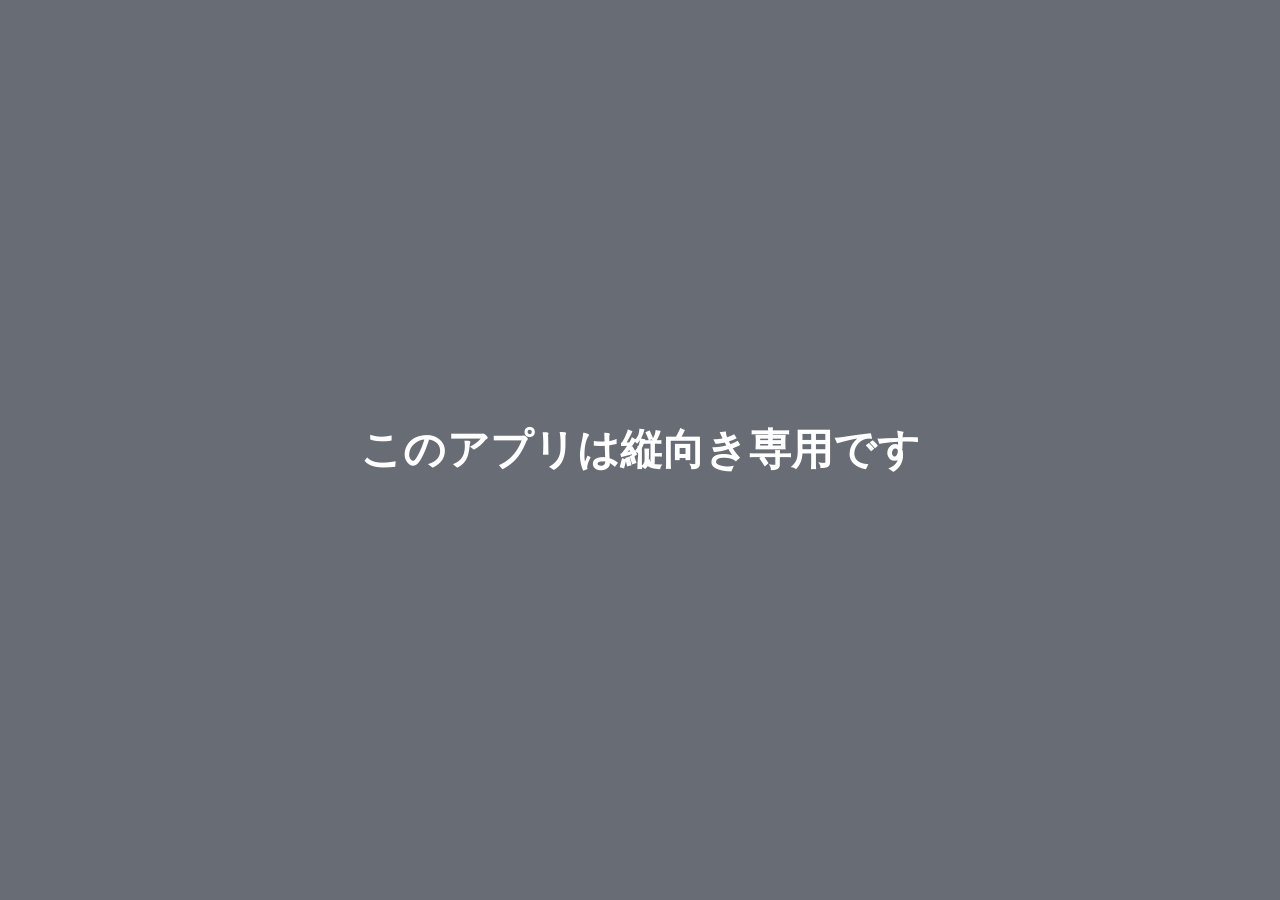
==== commit 64083d63: "Show portrait-only warning in landscape" ====
--- a/index.html
+++ b/index.html
@@ -11,12 +11,16 @@
   <link rel="manifest" href="./manifest.webmanifest">
   <link rel="icon" href="./icon.svg" type="image/svg+xml">
   <link rel="apple-touch-icon" href="./icon.svg">
-  <link rel="stylesheet" href="./styles.css?v=33">
+  <link rel="stylesheet" href="./styles.css?v=34">
   <link rel="stylesheet" href="./counters.css?v=34">
-  <link rel="stylesheet" href="./v2.css?v=7">
+  <link rel="stylesheet" href="./v2.css?v=9">
   <title>EDH Life Counter</title>
 </head>
 <body>
+  <div id="portraitOnlyGuard" role="alert" aria-live="assertive">
+    このアプリは縦向き専用です
+  </div>
+
   <div id="stage">
     <div id="app" class="c4"></div>
 
@@ -120,7 +124,7 @@
     </div>
   </div>
 
-  <script src="./layout.js?v=30"></script>
+  <script src="./layout.js?v=31"></script>
   <script src="./app.js?v=34"></script>
   <script src="./edh-features.js?v=2"></script>
   <script src="./multitouch.js?v=6"></script>
--- a/styles.css
+++ b/styles.css
@@ -456,3 +456,47 @@
 .acts{display:flex;justify-content:flex-end;gap:8px;margin-top:10px}
 
 @media(display-mode:standalone){#fs{display:none}}
+
+
+/* Portrait-only guard.
+   This app is intentionally designed only for portrait use. In landscape, cover
+   the whole visual viewport (including safe-area edges), hide the board, and
+   intercept all interaction until the device returns to portrait. */
+#portraitOnlyGuard{
+  display:none;
+  position:fixed;
+  inset:0;
+  z-index:2147483647;
+  width:100vw;
+  height:100dvh;
+  min-height:100%;
+  padding:
+    max(24px,env(safe-area-inset-top))
+    max(24px,env(safe-area-inset-right))
+    max(24px,env(safe-area-inset-bottom))
+    max(24px,env(safe-area-inset-left));
+  place-items:center;
+  background:#686d75;
+  color:#fff;
+  text-align:center;
+  font-size:clamp(24px,4.5vw,42px);
+  font-weight:900;
+  line-height:1.35;
+  letter-spacing:.01em;
+  pointer-events:auto;
+  -webkit-user-select:none;
+  user-select:none;
+  touch-action:none;
+}
+@media (orientation:landscape){
+  html,body{
+    background:#686d75!important;
+  }
+  #stage{
+    visibility:hidden!important;
+    pointer-events:none!important;
+  }
+  #portraitOnlyGuard{
+    display:grid!important;
+  }
+}
--- a/v2.css
+++ b/v2.css
@@ -4,10 +4,10 @@
 @import url('./v2-utility.css?v=4');
 @import url('./v2-responsive.css?v=4');
 @import url('./v2-owner-status.css?v=5');
-@import url('./v2-polish.css?v=2');
+@import url('./v2-polish.css?v=3');
 @import url('./v2-seatmap.css?v=2');
 @import url('./v2-life-surface.css?v=5');
-@import url('./v2-results.css?v=1');
+@import url('./v2-results.css?v=2');
 
 /* Geometry contract
    1. viewport-sync.js owns --vh100 and --seat-edge-safe.
